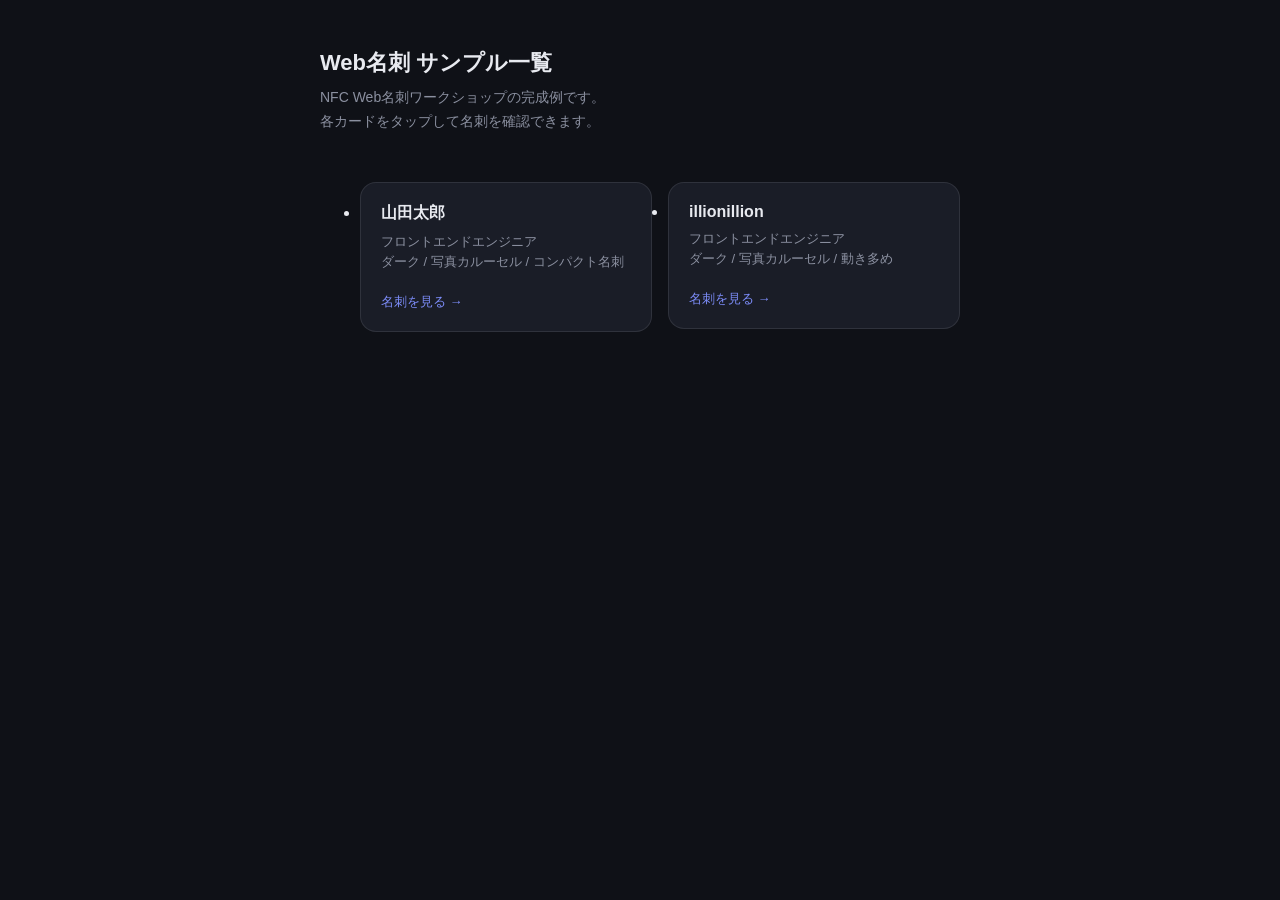
==== docs/index.html @ 905ce84d "chore: starter を docs に反映 [skip actions]" ====
<!DOCTYPE html>
<html lang="ja">
  <head>
    <meta charset="UTF-8" />
    <meta name="viewport" content="width=device-width, initial-scale=1.0" />
    <title>Web名刺 サンプル一覧</title>
    <style>
      :root {
        --bg: #0f1117;
        --card: #1a1d27;
        --text: #e8eaf0;
        --muted: #8b90a0;
        --line: rgba(232, 234, 240, 0.1);
        --accent: #7c8cf8;
        --font: "Hiragino Sans", "Noto Sans JP", sans-serif;
      }

      * { box-sizing: border-box; }

      body {
        margin: 0;
        min-height: 100dvh;
        padding: 48px 24px 64px;
        color: var(--text);
        background: var(--bg);
        font-family: var(--font);
      }

      header {
        max-width: 640px;
        margin: 0 auto 48px;
      }

      h1 {
        margin: 0 0 8px;
        font-size: 22px;
        font-weight: 700;
      }

      .desc {
        margin: 0;
        color: var(--muted);
        font-size: 14px;
        line-height: 1.7;
      }

      .grid {
        display: grid;
        grid-template-columns: repeat(auto-fill, minmax(280px, 1fr));
        gap: 16px;
        max-width: 640px;
        margin: 0 auto;
      }

      .item {
        display: flex;
        flex-direction: column;
        gap: 8px;
        padding: 20px;
        border: 1px solid var(--line);
        border-radius: 16px;
        background: var(--card);
        text-decoration: none;
        color: inherit;
        transition: border-color 0.15s;
      }

      .item:hover {
        border-color: var(--accent);
      }

      .item-name {
        font-size: 16px;
        font-weight: 700;
      }

      .item-meta {
        font-size: 13px;
        color: var(--muted);
        line-height: 1.6;
      }

      .item-arrow {
        margin-top: auto;
        padding-top: 12px;
        color: var(--accent);
        font-size: 13px;
      }
    </style>
  </head>
  <body>
    <header>
      <h1>Web名刺 サンプル一覧</h1>
      <p class="desc">
        NFC Web名刺ワークショップの完成例です。<br />
        各カードをタップして名刺を確認できます。
      </p>
    </header>

    <ul class="grid" role="list">
      <li>
        <a class="item" href="./sample-v1/">
          <span class="item-name">山田太郎</span>
          <span class="item-meta">フロントエンドエンジニア<br />ダーク / 写真カルーセル / コンパクト名刺</span>
          <span class="item-arrow">名刺を見る →</span>
        </a>
      </li>
      <li>
        <a class="item" href="./illionillion/">
          <span class="item-name">illionillion</span>
          <span class="item-meta">フロントエンドエンジニア<br />ダーク / 写真カルーセル / 動き多め</span>
          <span class="item-arrow">名刺を見る →</span>
        </a>
      </li>
    </ul>
  </body>
</html>
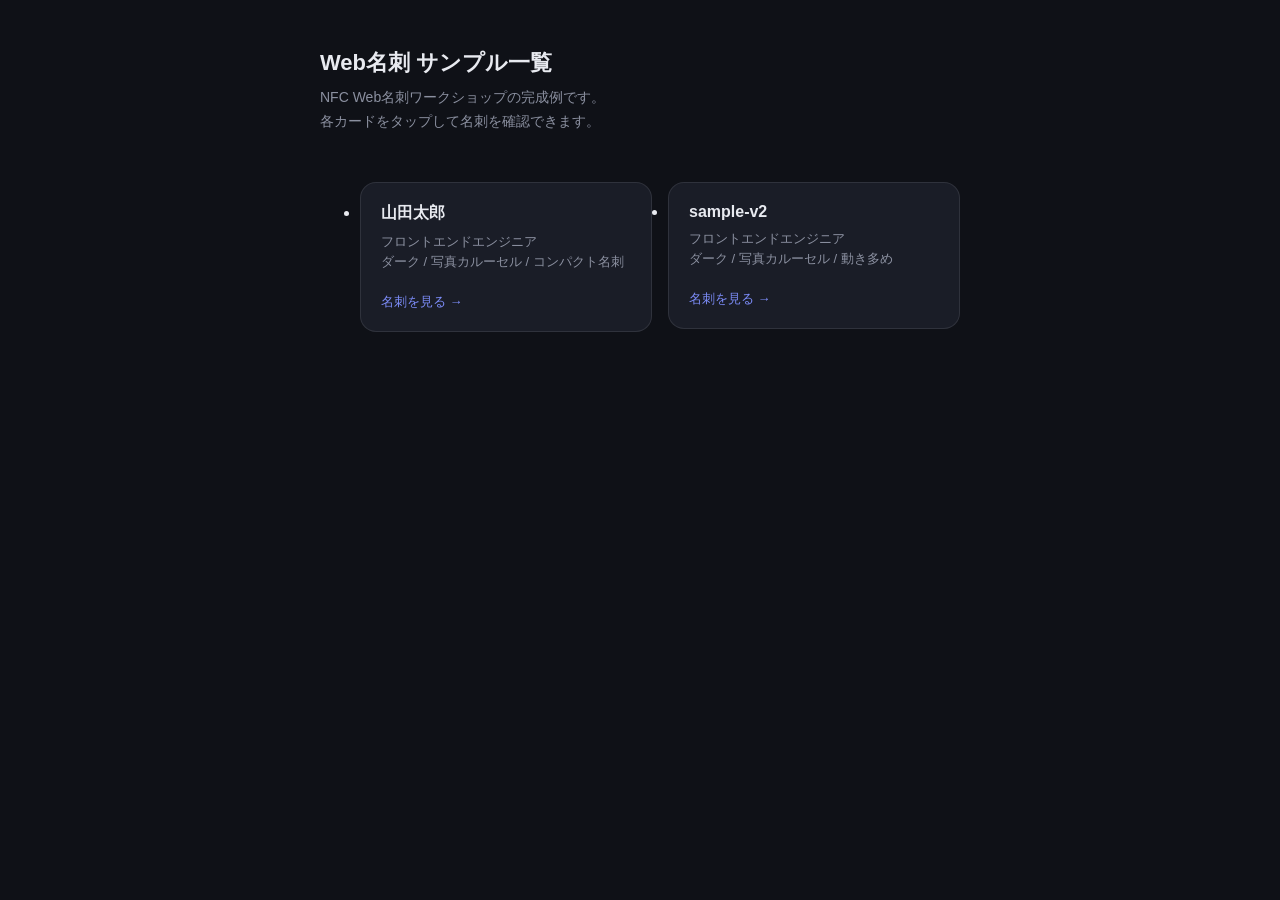
==== commit 0b7644a4: "chore: starter を docs に反映 [skip actions]" ====
--- a/docs/index.html
+++ b/docs/index.html
@@ -106,8 +106,8 @@
         </a>
       </li>
       <li>
-        <a class="item" href="./illionillion/">
-          <span class="item-name">illionillion</span>
+        <a class="item" href="./sample-v2/">
+          <span class="item-name">sample-v2</span>
           <span class="item-meta">フロントエンドエンジニア<br />ダーク / 写真カルーセル / 動き多め</span>
           <span class="item-arrow">名刺を見る →</span>
         </a>
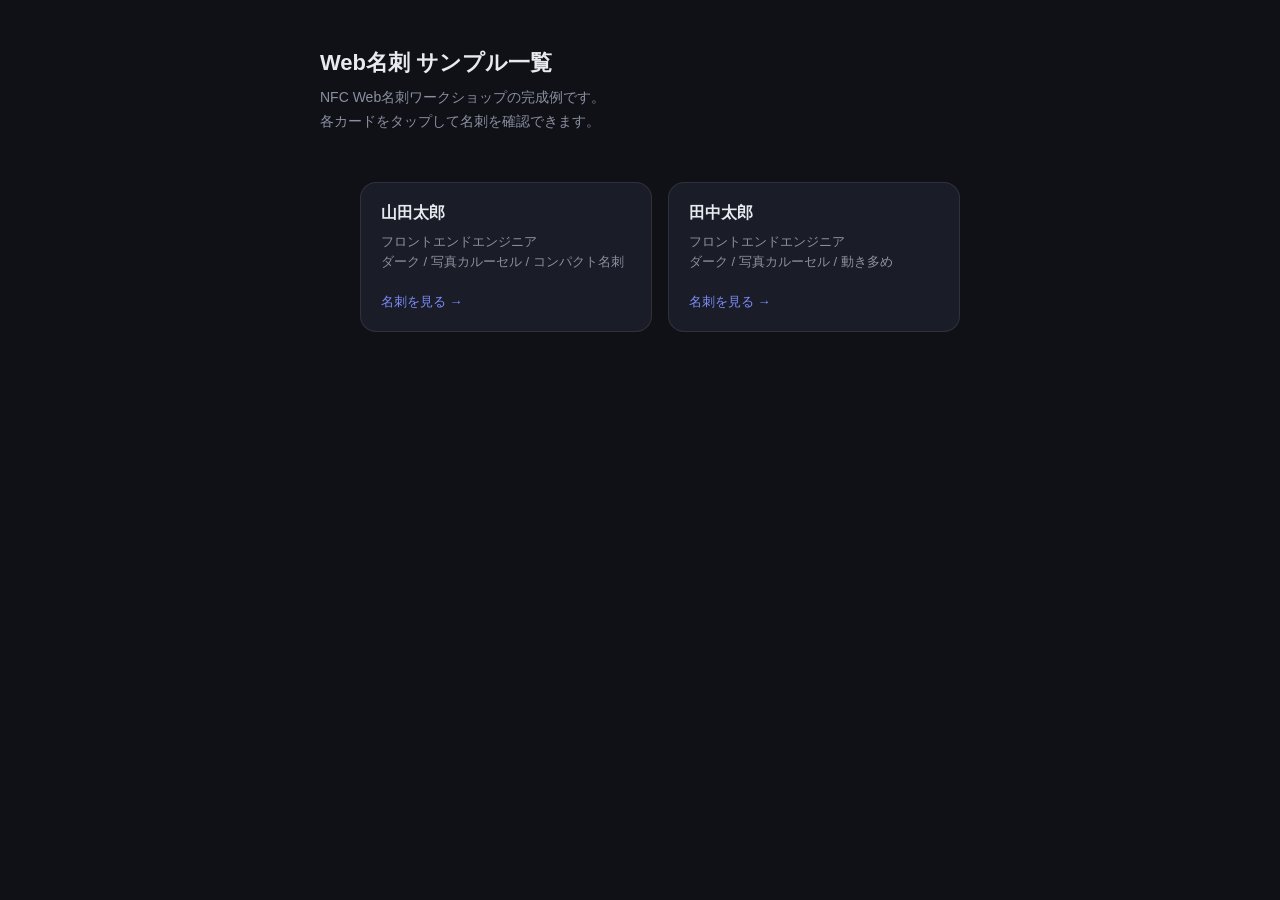
==== commit 01a31f0f: "chore: starter を docs に反映 [skip actions]" ====
--- a/docs/index.html
+++ b/docs/index.html
@@ -50,6 +50,7 @@
         gap: 16px;
         max-width: 640px;
         margin: 0 auto;
+        list-style: none;
       }
 
       .item {
@@ -107,7 +108,7 @@
       </li>
       <li>
         <a class="item" href="./sample-v2/">
-          <span class="item-name">sample-v2</span>
+          <span class="item-name">田中太郎</span>
           <span class="item-meta">フロントエンドエンジニア<br />ダーク / 写真カルーセル / 動き多め</span>
           <span class="item-arrow">名刺を見る →</span>
         </a>
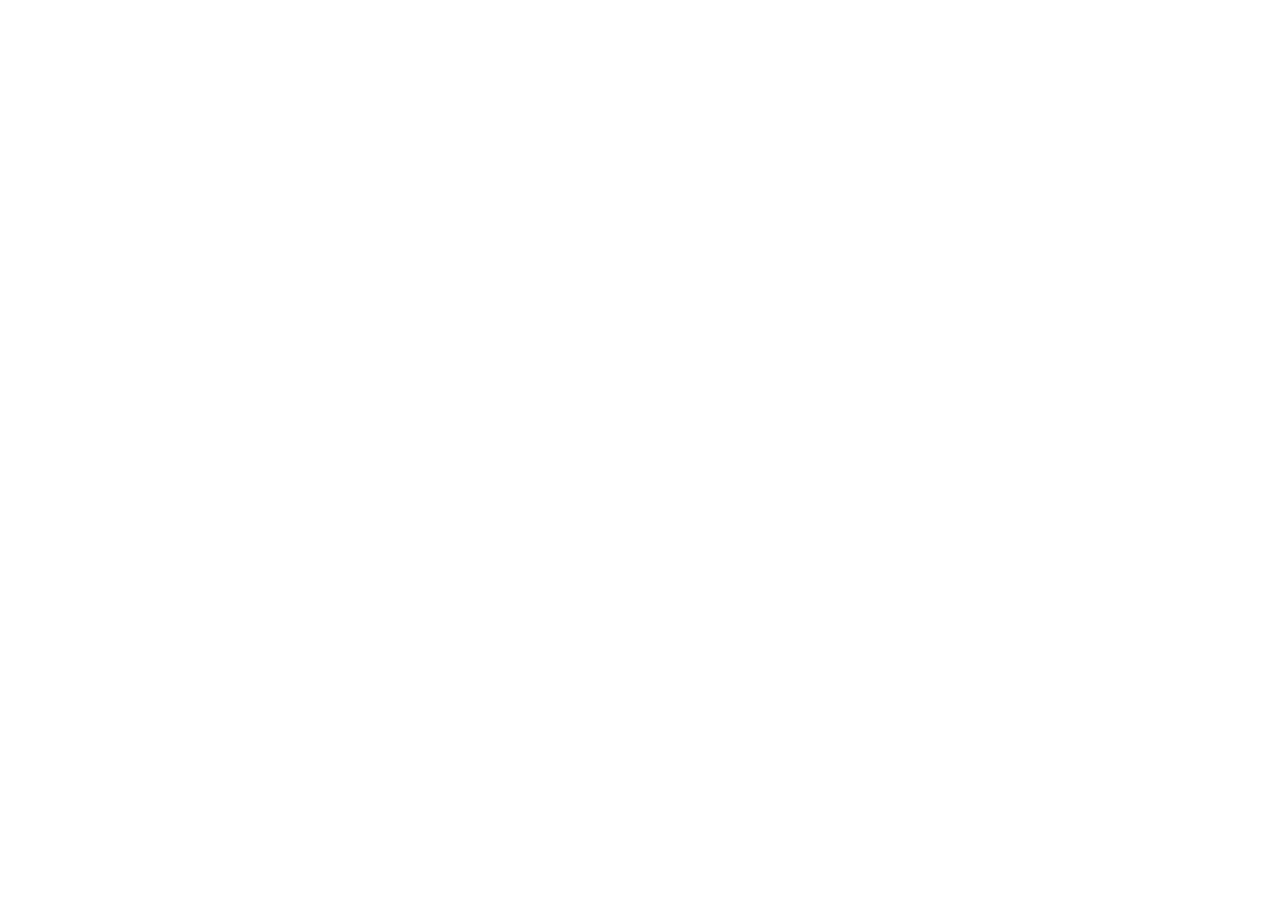
==== commit 03858514: "chore: starter を docs に反映 [skip actions]" ====
--- a/docs/index.html
+++ b/docs/index.html
@@ -3,116 +3,16 @@
   <head>
     <meta charset="UTF-8" />
     <meta name="viewport" content="width=device-width, initial-scale=1.0" />
-    <title>Web名刺 サンプル一覧</title>
-    <style>
-      :root {
-        --bg: #0f1117;
-        --card: #1a1d27;
-        --text: #e8eaf0;
-        --muted: #8b90a0;
-        --line: rgba(232, 234, 240, 0.1);
-        --accent: #7c8cf8;
-        --font: "Hiragino Sans", "Noto Sans JP", sans-serif;
-      }
-
-      * { box-sizing: border-box; }
-
-      body {
-        margin: 0;
-        min-height: 100dvh;
-        padding: 48px 24px 64px;
-        color: var(--text);
-        background: var(--bg);
-        font-family: var(--font);
-      }
-
-      header {
-        max-width: 640px;
-        margin: 0 auto 48px;
-      }
-
-      h1 {
-        margin: 0 0 8px;
-        font-size: 22px;
-        font-weight: 700;
-      }
-
-      .desc {
-        margin: 0;
-        color: var(--muted);
-        font-size: 14px;
-        line-height: 1.7;
-      }
-
-      .grid {
-        display: grid;
-        grid-template-columns: repeat(auto-fill, minmax(280px, 1fr));
-        gap: 16px;
-        max-width: 640px;
-        margin: 0 auto;
-        list-style: none;
-      }
-
-      .item {
-        display: flex;
-        flex-direction: column;
-        gap: 8px;
-        padding: 20px;
-        border: 1px solid var(--line);
-        border-radius: 16px;
-        background: var(--card);
-        text-decoration: none;
-        color: inherit;
-        transition: border-color 0.15s;
-      }
-
-      .item:hover {
-        border-color: var(--accent);
-      }
-
-      .item-name {
-        font-size: 16px;
-        font-weight: 700;
-      }
-
-      .item-meta {
-        font-size: 13px;
-        color: var(--muted);
-        line-height: 1.6;
-      }
-
-      .item-arrow {
-        margin-top: auto;
-        padding-top: 12px;
-        color: var(--accent);
-        font-size: 13px;
-      }
-    </style>
+    <title>Your Name | Web名刺</title>
+    <meta name="description" content="Your Name のWeb名刺です。" />
+    <link rel="stylesheet" href="./style.css" />
   </head>
   <body>
-    <header>
-      <h1>Web名刺 サンプル一覧</h1>
-      <p class="desc">
-        NFC Web名刺ワークショップの完成例です。<br />
-        各カードをタップして名刺を確認できます。
-      </p>
-    </header>
-
-    <ul class="grid" role="list">
-      <li>
-        <a class="item" href="./sample-v1/">
-          <span class="item-name">山田太郎</span>
-          <span class="item-meta">フロントエンドエンジニア<br />ダーク / 写真カルーセル / コンパクト名刺</span>
-          <span class="item-arrow">名刺を見る →</span>
-        </a>
-      </li>
-      <li>
-        <a class="item" href="./sample-v2/">
-          <span class="item-name">田中太郎</span>
-          <span class="item-meta">フロントエンドエンジニア<br />ダーク / 写真カルーセル / 動き多め</span>
-          <span class="item-arrow">名刺を見る →</span>
-        </a>
-      </li>
-    </ul>
+    <!--
+      ここは空の雛形です。
+      /web-card スキルが要件を聞き、このファイルを丸ごと書き換えます。
+      自分でここを直接編集する必要はありません。
+    -->
+    <script src="./script.js"></script>
   </body>
 </html>
--- a/docs/style.css
+++ b/docs/style.css
@@ -0,0 +1,24 @@
+/*
+  空の雛形です。
+  /web-card スキルが要件を聞いてから、このファイルを丸ごと書き換えます。
+*/
+
+/* CSS 変数だけ残しておきます。色の希望はここを変えると全体に反映されます */
+:root {
+  --bg: #14110f;
+  --card: #1e1a17;
+  --text: #f3ebe3;
+  --muted: #b3a79c;
+  --line: rgba(243, 235, 227, 0.12);
+  --accent: #e07a5f;
+}
+
+* {
+  box-sizing: border-box;
+}
+
+html,
+body {
+  margin: 0;
+  min-height: 100%;
+}
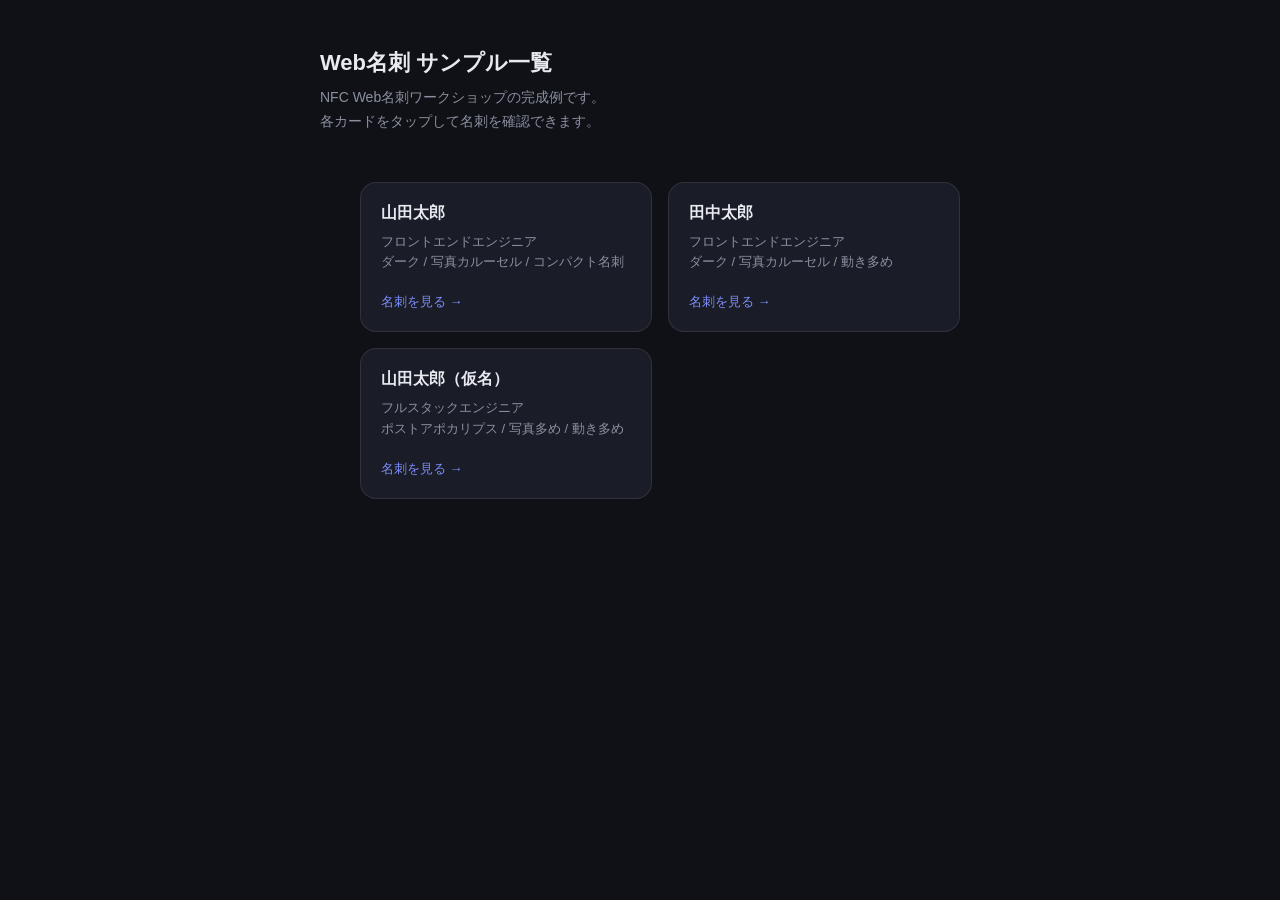
==== commit cb1007e3: "chore: starter を docs に反映 [skip actions]" ====
--- a/docs/index.html
+++ b/docs/index.html
@@ -3,16 +3,123 @@
   <head>
     <meta charset="UTF-8" />
     <meta name="viewport" content="width=device-width, initial-scale=1.0" />
-    <title>Your Name | Web名刺</title>
-    <meta name="description" content="Your Name のWeb名刺です。" />
-    <link rel="stylesheet" href="./style.css" />
+    <title>Web名刺 サンプル一覧</title>
+    <style>
+      :root {
+        --bg: #0f1117;
+        --card: #1a1d27;
+        --text: #e8eaf0;
+        --muted: #8b90a0;
+        --line: rgba(232, 234, 240, 0.1);
+        --accent: #7c8cf8;
+        --font: "Hiragino Sans", "Noto Sans JP", sans-serif;
+      }
+
+      * { box-sizing: border-box; }
+
+      body {
+        margin: 0;
+        min-height: 100dvh;
+        padding: 48px 24px 64px;
+        color: var(--text);
+        background: var(--bg);
+        font-family: var(--font);
+      }
+
+      header {
+        max-width: 640px;
+        margin: 0 auto 48px;
+      }
+
+      h1 {
+        margin: 0 0 8px;
+        font-size: 22px;
+        font-weight: 700;
+      }
+
+      .desc {
+        margin: 0;
+        color: var(--muted);
+        font-size: 14px;
+        line-height: 1.7;
+      }
+
+      .grid {
+        display: grid;
+        grid-template-columns: repeat(auto-fill, minmax(280px, 1fr));
+        gap: 16px;
+        max-width: 640px;
+        margin: 0 auto;
+        list-style: none;
+      }
+
+      .item {
+        display: flex;
+        flex-direction: column;
+        gap: 8px;
+        padding: 20px;
+        border: 1px solid var(--line);
+        border-radius: 16px;
+        background: var(--card);
+        text-decoration: none;
+        color: inherit;
+        transition: border-color 0.15s;
+      }
+
+      .item:hover {
+        border-color: var(--accent);
+      }
+
+      .item-name {
+        font-size: 16px;
+        font-weight: 700;
+      }
+
+      .item-meta {
+        font-size: 13px;
+        color: var(--muted);
+        line-height: 1.6;
+      }
+
+      .item-arrow {
+        margin-top: auto;
+        padding-top: 12px;
+        color: var(--accent);
+        font-size: 13px;
+      }
+    </style>
   </head>
   <body>
-    <!--
-      ここは空の雛形です。
-      /web-card スキルが要件を聞き、このファイルを丸ごと書き換えます。
-      自分でここを直接編集する必要はありません。
-    -->
-    <script src="./script.js"></script>
+    <header>
+      <h1>Web名刺 サンプル一覧</h1>
+      <p class="desc">
+        NFC Web名刺ワークショップの完成例です。<br />
+        各カードをタップして名刺を確認できます。
+      </p>
+    </header>
+
+    <ul class="grid" role="list">
+      <li>
+        <a class="item" href="./sample-v1/">
+          <span class="item-name">山田太郎</span>
+          <span class="item-meta">フロントエンドエンジニア<br />ダーク / 写真カルーセル / コンパクト名刺</span>
+          <span class="item-arrow">名刺を見る →</span>
+        </a>
+      </li>
+      <li>
+        <a class="item" href="./sample-v2/">
+          <span class="item-name">田中太郎</span>
+          <span class="item-meta">フロントエンドエンジニア<br />ダーク / 写真カルーセル / 動き多め</span>
+          <span class="item-arrow">名刺を見る →</span>
+        </a>
+      </li>
+      <li>
+        <a class="item" href="./sample-v3/">
+          <span class="item-name">山田太郎（仮名）</span>
+          <span class="item-meta">フルスタックエンジニア<br />ポストアポカリプス / 写真多め / 動き多め</span>
+          <span class="item-arrow">名刺を見る →</span>
+        </a>
+      </li>
+    </ul>
   </body>
 </html>
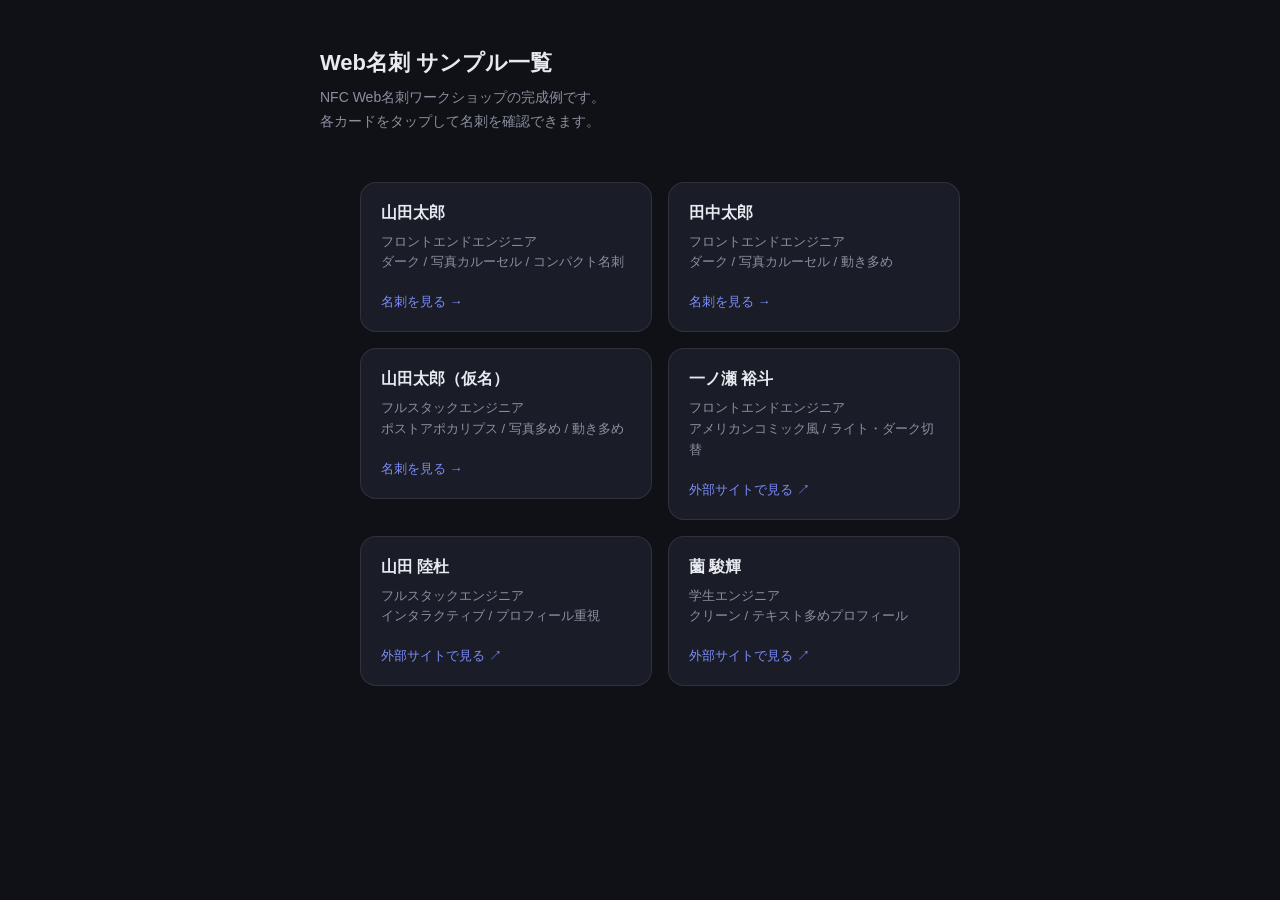
==== commit b5866fd1: "chore: starter を docs に反映 [skip actions]" ====
--- a/docs/index.html
+++ b/docs/index.html
@@ -120,6 +120,27 @@
           <span class="item-arrow">名刺を見る →</span>
         </a>
       </li>
+      <li>
+        <a class="item" href="https://illionillion.github.io/my-portfolio-sample/" target="_blank" rel="noopener noreferrer">
+          <span class="item-name">一ノ瀬 裕斗</span>
+          <span class="item-meta">フロントエンドエンジニア<br />アメリカンコミック風 / ライト・ダーク切替</span>
+          <span class="item-arrow">外部サイトで見る ↗</span>
+        </a>
+      </li>
+      <li>
+        <a class="item" href="https://me1td0wn76.github.io/nfc-web-card/" target="_blank" rel="noopener noreferrer">
+          <span class="item-name">山田 陸杜</span>
+          <span class="item-meta">フルスタックエンジニア<br />インタラクティブ / プロフィール重視</span>
+          <span class="item-arrow">外部サイトで見る ↗</span>
+        </a>
+      </li>
+      <li>
+        <a class="item" href="https://syun17.github.io/nfc-web-card/" target="_blank" rel="noopener noreferrer">
+          <span class="item-name">薗 駿輝</span>
+          <span class="item-meta">学生エンジニア<br />クリーン / テキスト多めプロフィール</span>
+          <span class="item-arrow">外部サイトで見る ↗</span>
+        </a>
+      </li>
     </ul>
   </body>
 </html>
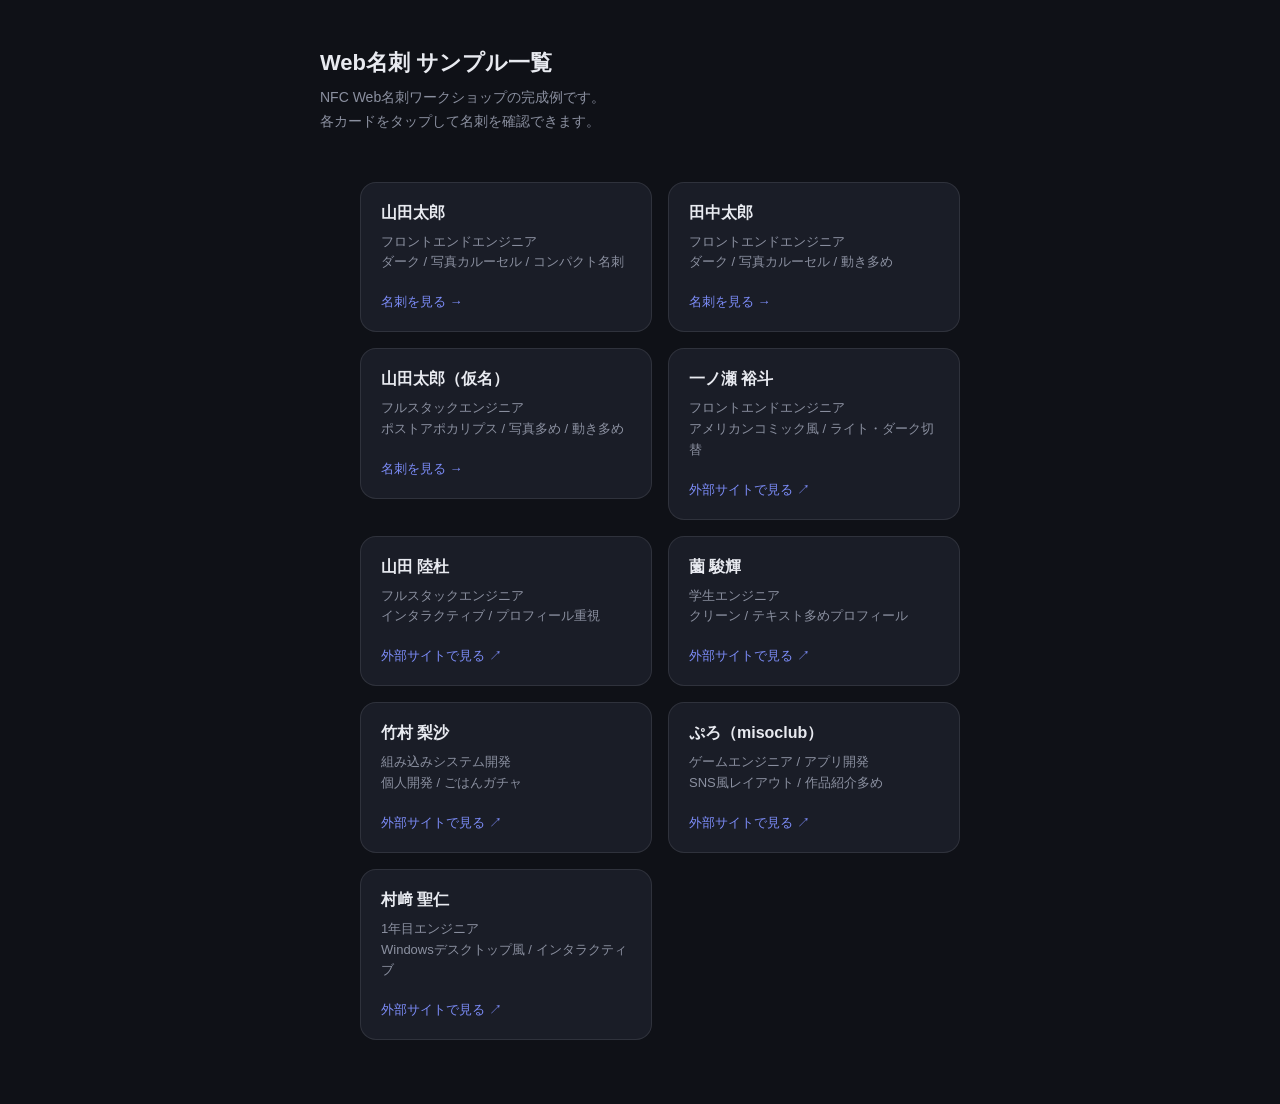
==== commit 991393af: "chore: starter を docs に反映 [skip actions]" ====
--- a/docs/index.html
+++ b/docs/index.html
@@ -141,6 +141,27 @@
           <span class="item-arrow">外部サイトで見る ↗</span>
         </a>
       </li>
+      <li>
+        <a class="item" href="https://que359014.github.io/nfc-web-card-workshop-main/" target="_blank" rel="noopener noreferrer">
+          <span class="item-name">竹村 梨沙</span>
+          <span class="item-meta">組み込みシステム開発<br />個人開発 / ごはんガチャ</span>
+          <span class="item-arrow">外部サイトで見る ↗</span>
+        </a>
+      </li>
+      <li>
+        <a class="item" href="https://misoclub.pro/mc-profile/" target="_blank" rel="noopener noreferrer">
+          <span class="item-name">ぷろ（misoclub）</span>
+          <span class="item-meta">ゲームエンジニア / アプリ開発<br />SNS風レイアウト / 作品紹介多め</span>
+          <span class="item-arrow">外部サイトで見る ↗</span>
+        </a>
+      </li>
+      <li>
+        <a class="item" href="https://massan02.github.io/nfc-web-card-workshop-main/" target="_blank" rel="noopener noreferrer">
+          <span class="item-name">村﨑 聖仁</span>
+          <span class="item-meta">1年目エンジニア<br />Windowsデスクトップ風 / インタラクティブ</span>
+          <span class="item-arrow">外部サイトで見る ↗</span>
+        </a>
+      </li>
     </ul>
   </body>
 </html>
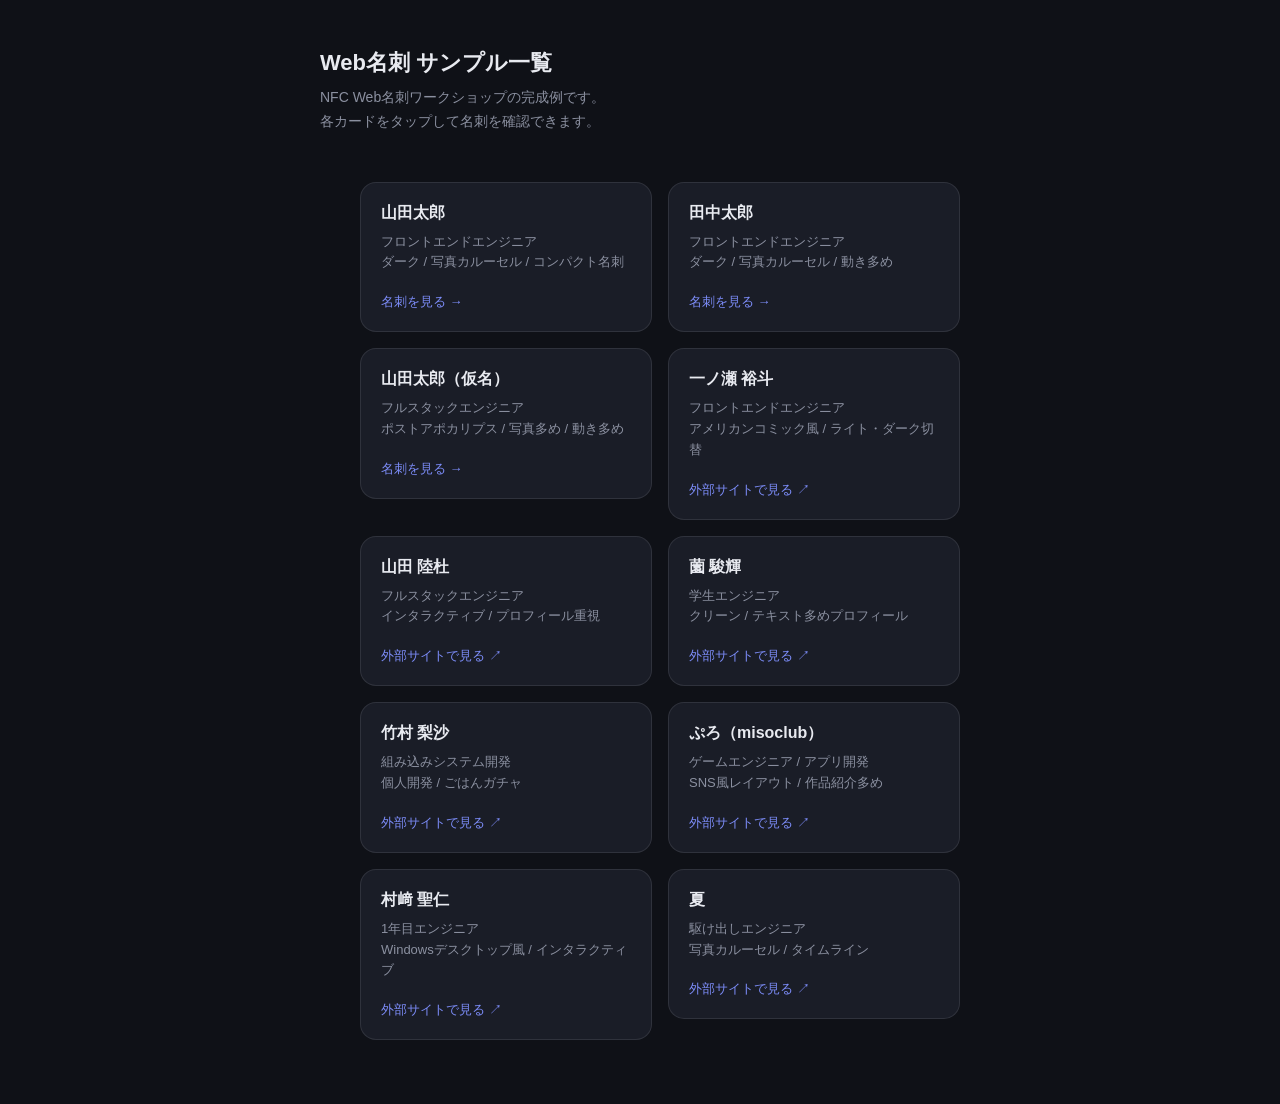
==== commit d4322912: "chore: starter を docs に反映 [skip actions]" ====
--- a/docs/index.html
+++ b/docs/index.html
@@ -162,6 +162,13 @@
           <span class="item-arrow">外部サイトで見る ↗</span>
         </a>
       </li>
+      <li>
+        <a class="item" href="https://anonymousinjp.github.io/nfc-web-card-workshop-main/" target="_blank" rel="noopener noreferrer">
+          <span class="item-name">夏</span>
+          <span class="item-meta">駆け出しエンジニア<br />写真カルーセル / タイムライン</span>
+          <span class="item-arrow">外部サイトで見る ↗</span>
+        </a>
+      </li>
     </ul>
   </body>
 </html>
